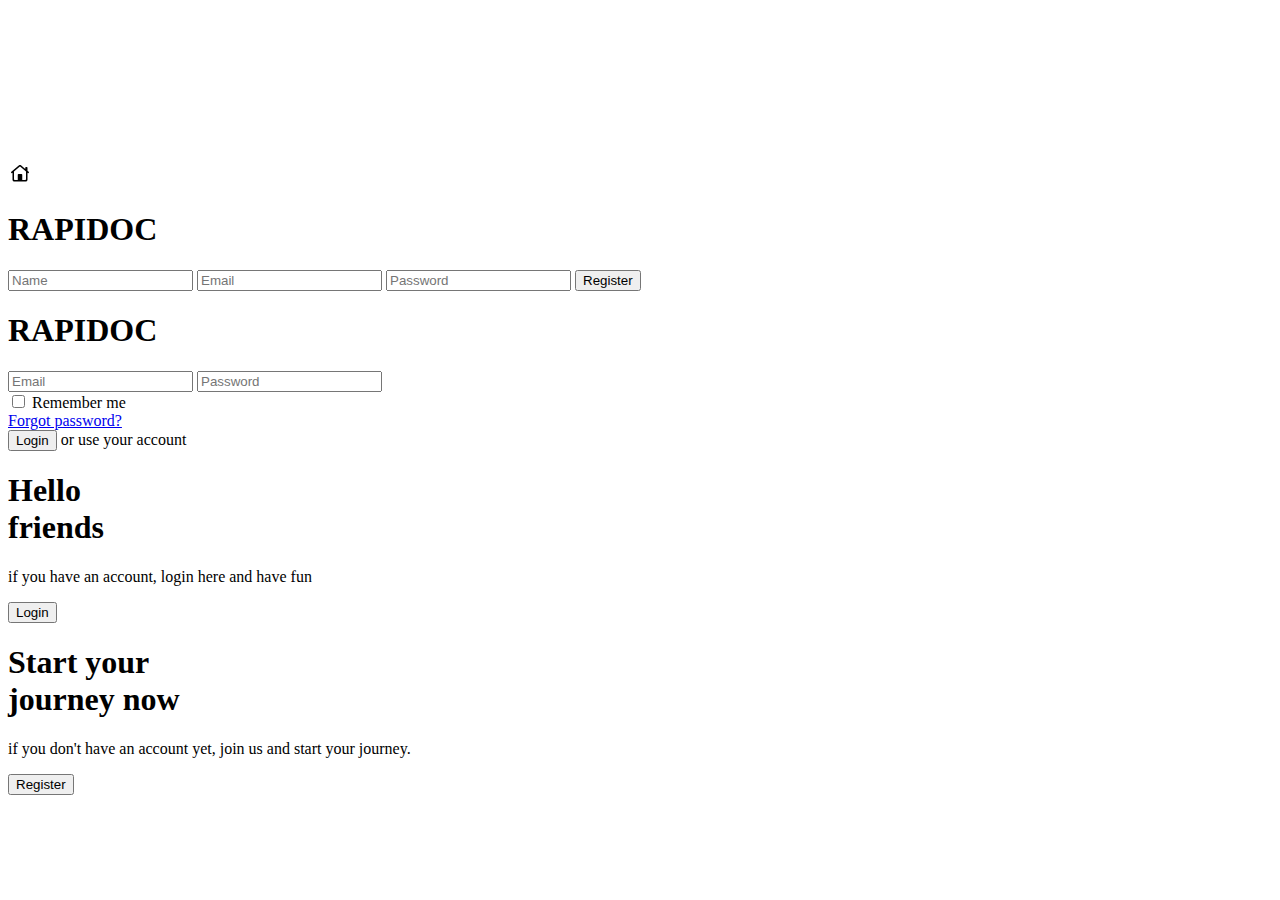
==== login.html @ 6c2903c3 "Update login.html" ====
<!DOCTYPE html>
<html lang="en">
<head>
  <meta charset="UTF-8">
  <meta http-equiv="X-UA-Compatible" content="IE=edge">
  <meta name="viewport" content="width=device-width, initial-scale=1.0">
  <title>RAPIDOC</title>
  <link rel="icon" type="image/x-icon" href="log/favicon.ico">
  <link href="https://cdn.lineicons.com/4.0/lineicons.css" rel="stylesheet" />
  <link rel="stylesheet" href="log/login.css">
  <script src="scriptsignup.js" defer type="module"></script>
  <script src="signupjs.js" defer type="module"></script>
  <script src="signupjs1.js" defer type="module"></script>
  <meta name="google-signin-client_id" content="646664380070-n07i34glgcc6sanb59p3m1k5k0cgn1v1.apps.googleusercontent.com">
  <!--script src="https://www.googletagmanager.com/gtag/js?l=dataLayer&amp;id=undefined" async=""></script-->
</head>
<body>

  
  <video autoplay muted loop id="background-video">
    <source src="your-video-file.mp4" type="video/mp4">
    Your browser does not support the video tag.
  </video>
  
  <div class="top-left-corner">
    <a href="index.html" class="home-button">
        <svg xmlns="http://www.w3.org/2000/svg" x="0px" y="0px" width="24" height="24" viewBox="0 0 64 64">
            <path d="M 32 8 C 31.08875 8 30.178047 8.3091875 29.435547 8.9296875 L 8.8007812 26.171875 C 8.0357812 26.810875 7.7634844 27.925203 8.2714844 28.783203 C 8.9184844 29.875203 10.35025 30.088547 11.28125 29.310547 L 12 28.710938 L 12 47 C 12 49.761 14.239 52 17 52 L 47 52 C 49.761 52 52 49.761 52 47 L 52 28.712891 L 52.71875 29.3125 C 53.09275 29.6255 53.546047 29.777344 53.998047 29.777344 C 54.693047 29.777344 55.382672 29.416656 55.763672 28.722656 C 56.228672 27.874656 55.954891 26.803594 55.212891 26.183594 L 52 23.498047 L 52 15 C 52 13.895 51.105 13 50 13 L 48 13 C 46.895 13 46 13.895 46 15 L 46 18.484375 L 34.564453 8.9296875 C 33.821953 8.3091875 32.91125 8 32 8 z M 32 12.152344 C 32.11475 12.152344 32.228766 12.191531 32.322266 12.269531 L 48 25.369141 L 48 46 C 48 47.105 47.105 48 46 48 L 38 48 L 38 34 C 38 32.895 37.105 32 36 32 L 28 32 C 26.895 32 26 32.895 26 34 L 26 48 L 18 48 C 16.895 48 16 47.105 16 46 L 16 25.367188 L 31.677734 12.269531 C 31.771234 12.191531 31.88525 12.152344 32 12.152344 z"></path>
        </svg>
    </a>
</div>
  <div class="container" id="container">

    <div class="form-container register-container">
      <form action="#" id="registerForm">
        <h1>RAPIDOC </h1>
        <input type="text" placeholder="Name">
        <input type="email" placeholder="Email">
        <input type="password" placeholder="Password">
        <button type="submit">Register</button>
        <span id="registerMessage" style="display: none;">Account created successfully</span>
        <div class="social-container">
          <a href="www.facebook.com" class="social"><i class="lni lni-facebook-fill"></i></a>
          <a id="google1" class="social"><i class="lni lni-google"></i></a>
          <a href="www.linkedin.com" class="social"><i class="lni lni-linkedin-original"></i></a>
        </div>
      </form>
    </div>

    <div class="form-container login-container">
      <form action="#" id="loginForm">
        <h1>RAPIDOC</h1>
        <input type="email" placeholder="Email">
        <input type="password" placeholder="Password">
        <div class="content">
          <div class="checkbox">
            <input type="checkbox" name="checkbox" id="checkbox">
            <label>Remember me</label>
          </div>
          <div class="pass-link">
            <a href="#">Forgot password?</a>
          </div>
        </div>
        <button type="submit">Login</button>
        <span>or use your account</span>
        <div class="social-container">
          <a href="www.facebook.com" class="social"><i class="lni lni-facebook-fill"></i></a>
          <a class="social" id="google"><i class="lni lni-google"></i></a>
          <a href="www.linkedin.com" class="social" id="google"><i class="lni lni-linkedin-original"></i></a>
        </div>
      </form>
    </div>

    <div class="overlay-container">
      <div class="overlay">
        <div class="overlay-panel overlay-left">
          <h1 class="title">Hello <br> friends</h1>
          <p>if you have an account, login here and have fun</p>
          <button class="ghost" id="login">Login
            <i class="lni lni-arrow-left login"></i>
          </button>
        </div>
        <div class="overlay-panel overlay-right">
          <h1 class="title">Start your <br> journey now</h1>
          <p>if you don't have an account yet, join us and start your journey.</p>
          <button class="ghost" id="register">Register
            <i class="lni lni-arrow-right register"></i>
          </button>
        </div>
      </div>
    </div>

  </div>
  
  <script src="log/script.js"></script>
  <script src="https://apis.google.com/js/platform.js" async defer></script>
  <script>
    document.addEventListener("DOMContentLoaded", function() {
      const registerButton = document.getElementById("register");
      const container = document.getElementById("container");

      registerButton.addEventListener("click", (event) => {
        event.preventDefault(); // Prevent the default behavior of the anchor tag

        container.classList.add("right-panel-active");

        // Scroll to the top of the form for better visibility
        document.getElementById("registerForm").scrollIntoView({ behavior: "smooth" });
      });
    });
  </script>
</body>
</html>
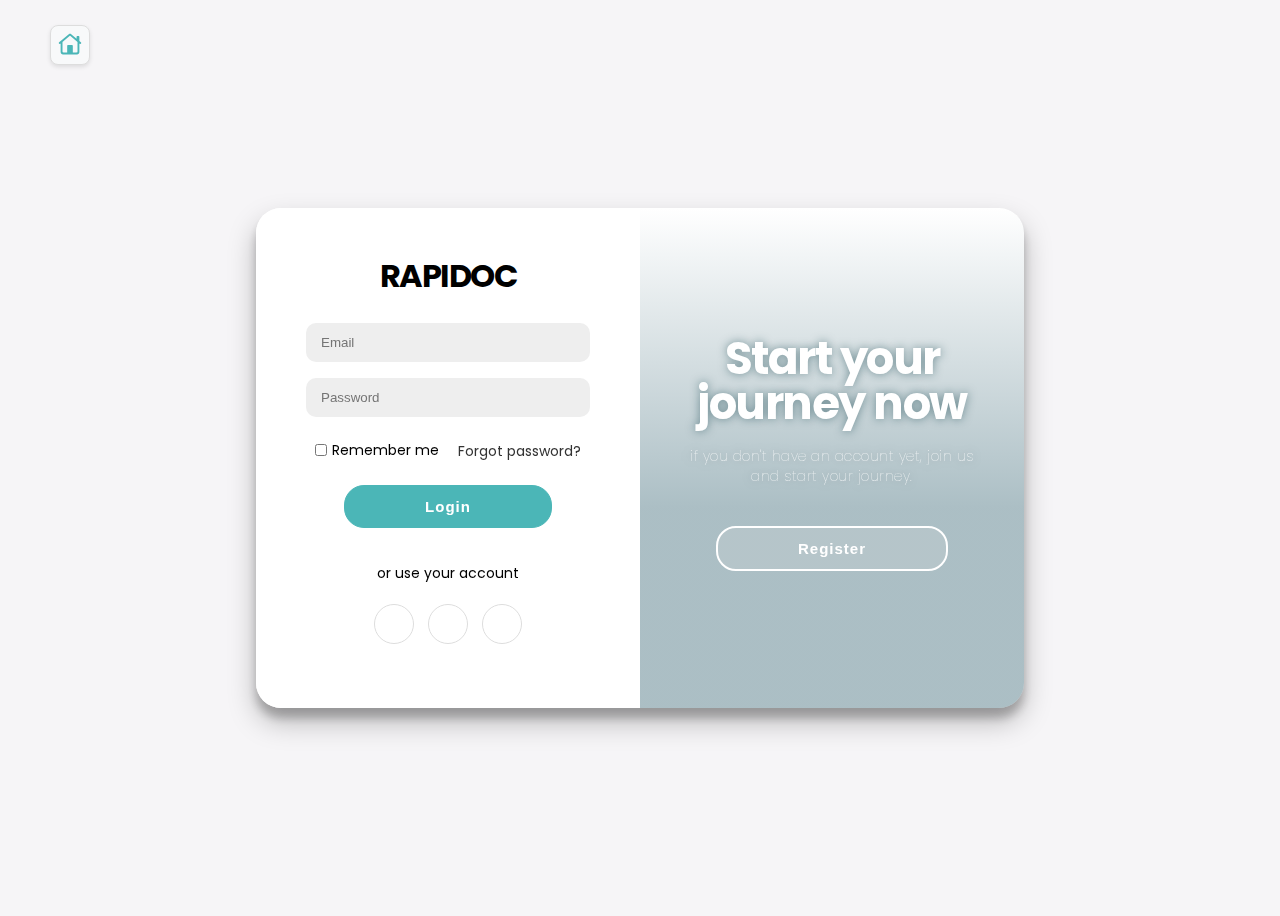
==== commit 61398c15: "Update login.html" ====
--- a/login.html
+++ b/login.html
@@ -18,7 +18,7 @@
 
   
   <video autoplay muted loop id="background-video">
-    <source src="your-video-file.mp4" type="video/mp4">
+    <source src="back.mp4" type="video/mp4">
     Your browser does not support the video tag.
   </video>
   
--- a/log/login.css
+++ b/log/login.css
@@ -0,0 +1,357 @@
+@import url("https://fonts.googleapis.com/css2?family=Poppins");
+
+* {
+  box-sizing: border-box;
+}
+
+body {
+  display: flex;
+  background-color: #f6f5f7;
+  justify-content: center;
+  align-items: center;
+  flex-direction: column;
+  font-family: "Poppins", sans-serif;
+  overflow: hidden;
+  height: 100vh;
+}
+.top-left-corner {
+  position: absolute;
+  top: 10px;
+  left: 50px;
+}
+
+.home-button {
+  display: inline-flex;
+  align-items: center;
+  justify-content: center;
+  width: 40px;
+  height: 40px;
+  background-color: #f8f9fa;
+  border: 1px solid #ddd;
+  border-radius: 8px;
+  text-decoration: none;
+  box-shadow: 0 2px 4px rgba(0, 0, 0, 0.1);
+  transition: background-color 0.3s, box-shadow 0.3s;
+}
+
+.home-button:hover {
+  background-color: #e2e6ea;
+  box-shadow: 0 4px 8px rgba(0, 0, 0, 0.2);
+}
+
+.home-button svg {
+  fill: #4bb6b7;
+  width: 30px;
+  height: 30px;
+}
+
+h1 {
+  font-weight: 700;
+  letter-spacing: -1.5px;
+  margin: 0;
+  margin-bottom: 15px;
+}
+
+h1.title {
+  font-size: 45px;
+  line-height: 45px;
+  margin: 0;
+  text-shadow: 0 0 10px rgba(16, 64, 74, 0.5);
+}
+
+p {
+  font-size: 14px;
+  font-weight: 100;
+  line-height: 20px;
+  letter-spacing: 0.5px;
+  margin: 20px 0 30px;
+  text-shadow: 0 0 10px rgba(16, 64, 74, 0.5);
+}
+
+span {
+  font-size: 14px;
+  margin-top: 25px;
+}
+
+a {
+  color: #333;
+  font-size: 14px;
+  text-decoration: none;
+  margin: 15px 0;
+  transition: 0.3s ease-in-out;
+}
+
+a:hover {
+  color: #4bb6b7;
+}
+
+.content {
+  display: flex;
+  width: 100%;
+  height: 50px;
+  align-items: center;
+  justify-content: space-around;
+}
+
+.content .checkbox {
+  display: flex;
+  align-items: center;
+  justify-content: center;
+}
+
+.content input {
+  accent-color: #333;
+  width: 12px;
+  height: 12px;
+}
+
+.content label {
+  font-size: 14px;
+  user-select: none;
+  padding-left: 5px;
+}
+
+button {
+  position: relative;
+  border-radius: 20px;
+  border: 1px solid #4bb6b7;
+  background-color: #4bb6b7;
+  color: #fff;
+  font-size: 15px;
+  font-weight: 700;
+  margin: 10px;
+  padding: 12px 80px;
+  letter-spacing: 1px;
+  text-transform: capitalize;
+  transition: 0.3s ease-in-out;
+}
+
+button:hover {
+  letter-spacing: 3px;
+}
+
+button:active {
+  transform: scale(0.95);
+}
+
+button:focus {
+  outline: none;
+}
+
+button.ghost {
+  background-color: rgba(225, 225, 225, 0.2);
+  border: 2px solid #fff;
+  color: #fff;
+}
+
+button.ghost i{
+  position: absolute;
+  opacity: 0;
+  transition: 0.3s ease-in-out;
+}
+
+button.ghost i.register{
+  right: 70px;
+}
+
+button.ghost i.login{
+  left: 70px;
+}
+
+button.ghost:hover i.register{
+  right: 40px;
+  opacity: 1;
+}
+
+button.ghost:hover i.login{
+  left: 40px;
+  opacity: 1;
+}
+
+form {
+  background-color: #fff;
+  display: flex;
+  align-items: center;
+  justify-content: center;
+  flex-direction: column;
+  padding: 0 50px;
+  height: 100%;
+  text-align: center;
+}
+
+input {
+  background-color: #eee;
+  border-radius: 10px;
+  border: none;
+  padding: 12px 15px;
+  margin: 8px 0;
+  width: 100%;
+}
+
+.container {
+  background-color: #fff;
+  border-radius: 25px;
+  box-shadow: 0 14px 28px rgba(0, 0, 0, 0.25), 0 10px 10px rgba(0, 0, 0, 0.22);
+  position: relative;
+  overflow: hidden;
+  width: 768px;
+  max-width: 100%;
+  min-height: 500px;
+}
+
+.form-container {
+  position: absolute;
+  top: 0;
+  height: 100%;
+  transition: all 0.6s ease-in-out;
+}
+
+.login-container {
+  left: 0;
+  width: 50%;
+  z-index: 2;
+}
+
+.container.right-panel-active .login-container {
+  transform: translateX(100%);
+}
+
+.register-container {
+  left: 0;
+  width: 50%;
+  opacity: 0;
+  z-index: 1;
+}
+
+.container.right-panel-active .register-container {
+  transform: translateX(100%);
+  opacity: 1;
+  z-index: 5;
+  animation: show 0.6s;
+}
+
+@keyframes show {
+  0%,
+  49.99% {
+    opacity: 0;
+    z-index: 1;
+  }
+
+  50%,
+  100% {
+    opacity: 1;
+    z-index: 5;
+  }
+}
+
+.overlay-container {
+  position: absolute;
+  top: 0;
+  left: 50%;
+  width: 50%;
+  height: 100%;
+  overflow: hidden;
+  transition: transform 0.6s ease-in-out;
+  z-index: 100;
+}
+
+.container.right-panel-active .overlay-container {
+  transform: translate(-100%);
+}
+
+.overlay {
+  background-image: url('image.gif');
+  background-repeat: no-repeat;
+  background-size: cover;
+  background-position: 0 0;
+  color: #fff;
+  position: relative;
+  left: -100%;
+  height: 100%;
+  width: 200%;
+  transform: translateX(0);
+  transition: transform 0.6s ease-in-out;
+}
+
+.overlay::before {
+  content: "";
+  position: absolute;
+  left: 0;
+  right: 0;
+  top: 0;
+  bottom: 0;
+  background: linear-gradient(
+    to top,
+    rgba(46, 94, 109, 0.4) 40%,
+    rgba(46, 94, 109, 0)
+  );
+}
+
+.container.right-panel-active .overlay {
+  transform: translateX(50%);
+}
+
+.overlay-panel {
+  position: absolute;
+  display: flex;
+  align-items: center;
+  justify-content: center;
+  flex-direction: column;
+  padding: 0 40px;
+  text-align: center;
+  top: 0;
+  height: 100%;
+  width: 50%;
+  transform: translateX(0);
+  transition: transform 0.6s ease-in-out;
+}
+
+.overlay-left {
+  transform: translateX(-20%);
+}
+
+.container.right-panel-active .overlay-left {
+  transform: translateX(0);
+}
+
+.overlay-right {
+  right: 0;
+  transform: translateX(0);
+}
+
+.container.right-panel-active .overlay-right {
+  transform: translateX(20%);
+}
+
+.social-container {
+  margin: 20px 0;
+}
+
+.social-container a {
+  border: 1px solid #dddddd;
+  border-radius: 50%;
+  display: inline-flex;
+  justify-content: center;
+  align-items: center;
+  margin: 0 5px;
+  height: 40px;
+  width: 40px;
+  transition: 0.3s ease-in-out;
+}
+
+.social-container a:hover {
+  border: 1px solid #4bb6b7;
+}
+
+#background-video {
+  position: fixed;
+  right: 0;
+  bottom: 0;
+  min-width: 100%; 
+  min-height: 100%;
+  width: auto;
+  height: auto;
+  z-index: -1;
+  background-size: cover;
+  overflow: hidden;
+}
